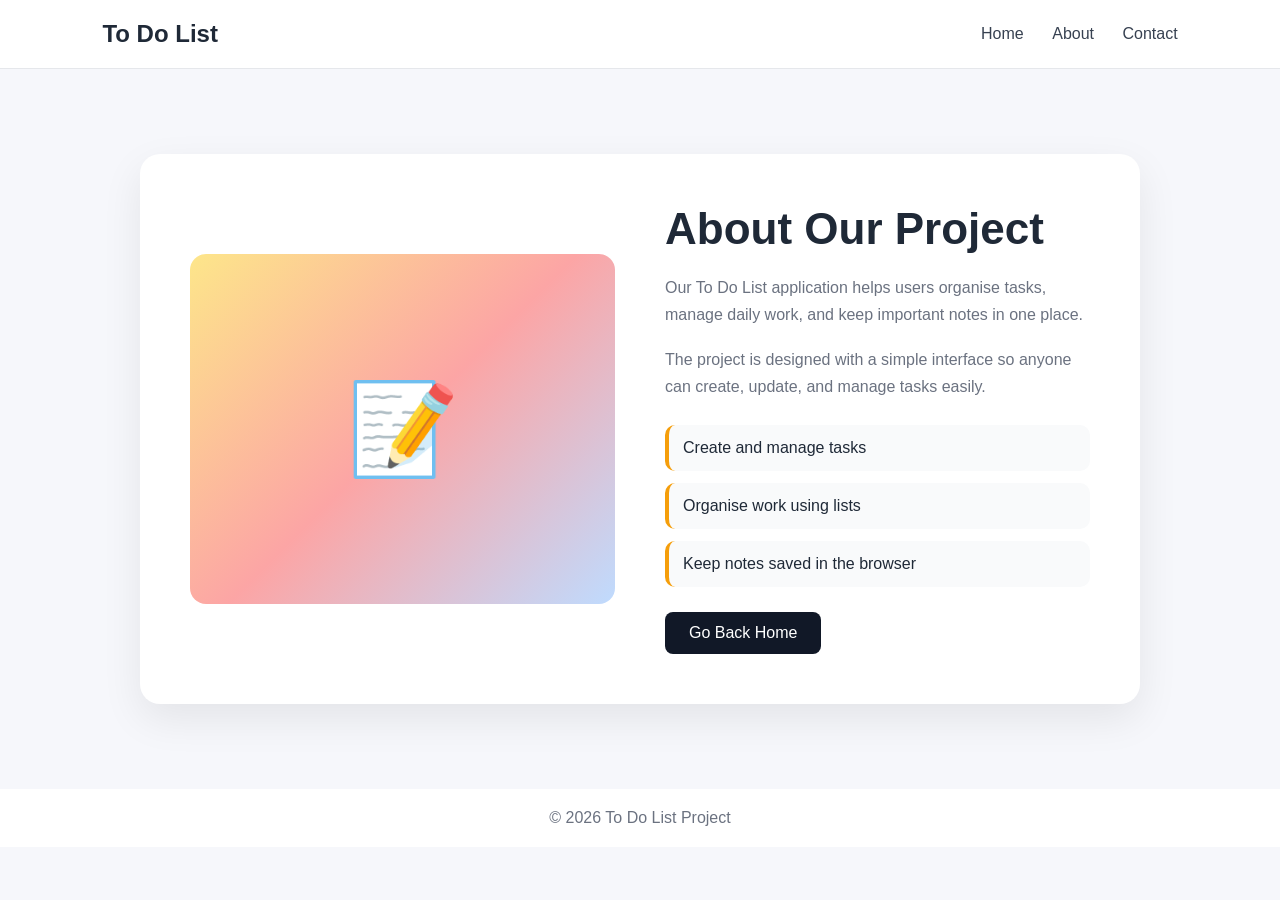
==== aboutpage.html @ 2d7e2107 "Add about page" ====
<!DOCTYPE html>
<html lang="en">
<head>
  <meta charset="UTF-8">
  <meta
    name="viewport"
    content="width=device-width, initial-scale=1.0"
  >
  <title>About Us</title>

  <style>
    * {
      margin: 0;
      padding: 0;
      box-sizing: border-box;
      font-family: Arial, sans-serif;
    }

    body {
      background: #f6f7fb;
      color: #1f2937;
    }

    .navbar {
      display: flex;
      justify-content: space-between;
      align-items: center;
      padding: 20px 8%;
      background: #ffffff;
      border-bottom: 1px solid #e5e7eb;
    }

    .logo {
      font-size: 24px;
      font-weight: bold;
    }

    .navbar a {
      text-decoration: none;
      color: #374151;
      margin-left: 24px;
    }

    .about-section {
      min-height: 80vh;
      display: flex;
      align-items: center;
      justify-content: center;
      padding: 60px 8%;
    }

    .about-container {
      max-width: 1000px;
      display: grid;
      grid-template-columns: 1fr 1fr;
      gap: 50px;
      align-items: center;
      background: #ffffff;
      padding: 50px;
      border-radius: 20px;
      box-shadow: 0 15px 40px rgba(0, 0, 0, 0.08);
    }

    .about-image {
      min-height: 350px;
      border-radius: 16px;
      background:
        linear-gradient(
          135deg,
          #fde68a,
          #fca5a5,
          #bfdbfe
        );
      display: flex;
      justify-content: center;
      align-items: center;
      font-size: 90px;
    }

    .about-content h1 {
      font-size: 44px;
      margin-bottom: 20px;
    }

    .about-content p {
      line-height: 1.7;
      color: #6b7280;
      margin-bottom: 18px;
    }

    .features {
      margin-top: 25px;
      display: grid;
      gap: 12px;
    }

    .feature {
      padding: 14px;
      background: #f9fafb;
      border-radius: 10px;
      border-left: 4px solid #f59e0b;
    }

    .button {
      display: inline-block;
      margin-top: 25px;
      padding: 12px 24px;
      background: #111827;
      color: #ffffff;
      text-decoration: none;
      border-radius: 8px;
    }

    footer {
      text-align: center;
      padding: 20px;
      background: #ffffff;
      color: #6b7280;
    }

    @media (max-width: 768px) {
      .about-container {
        grid-template-columns: 1fr;
        padding: 30px;
      }

      .about-content h1 {
        font-size: 34px;
      }

      .navbar nav {
        display: none;
      }
    }
  </style>
</head>

<body>

  <header class="navbar">
    <div class="logo">To Do List</div>

    <nav>
      <a href="index.html">Home</a>
      <a href="about.html">About</a>
      <a href="#">Contact</a>
    </nav>
  </header>

  <main class="about-section">
    <div class="about-container">

      <div class="about-image">
        📝
      </div>

      <div class="about-content">
        <h1>About Our Project</h1>

        <p>
          Our To Do List application helps users organise tasks,
          manage daily work, and keep important notes in one place.
        </p>

        <p>
          The project is designed with a simple interface so anyone
          can create, update, and manage tasks easily.
        </p>

        <div class="features">
          <div class="feature">Create and manage tasks</div>
          <div class="feature">Organise work using lists</div>
          <div class="feature">Keep notes saved in the browser</div>
        </div>

        <a href="index.html" class="button">
          Go Back Home
        </a>
      </div>

    </div>
  </main>

  <footer>
    © 2026 To Do List Project
  </footer>

</body>
</html>
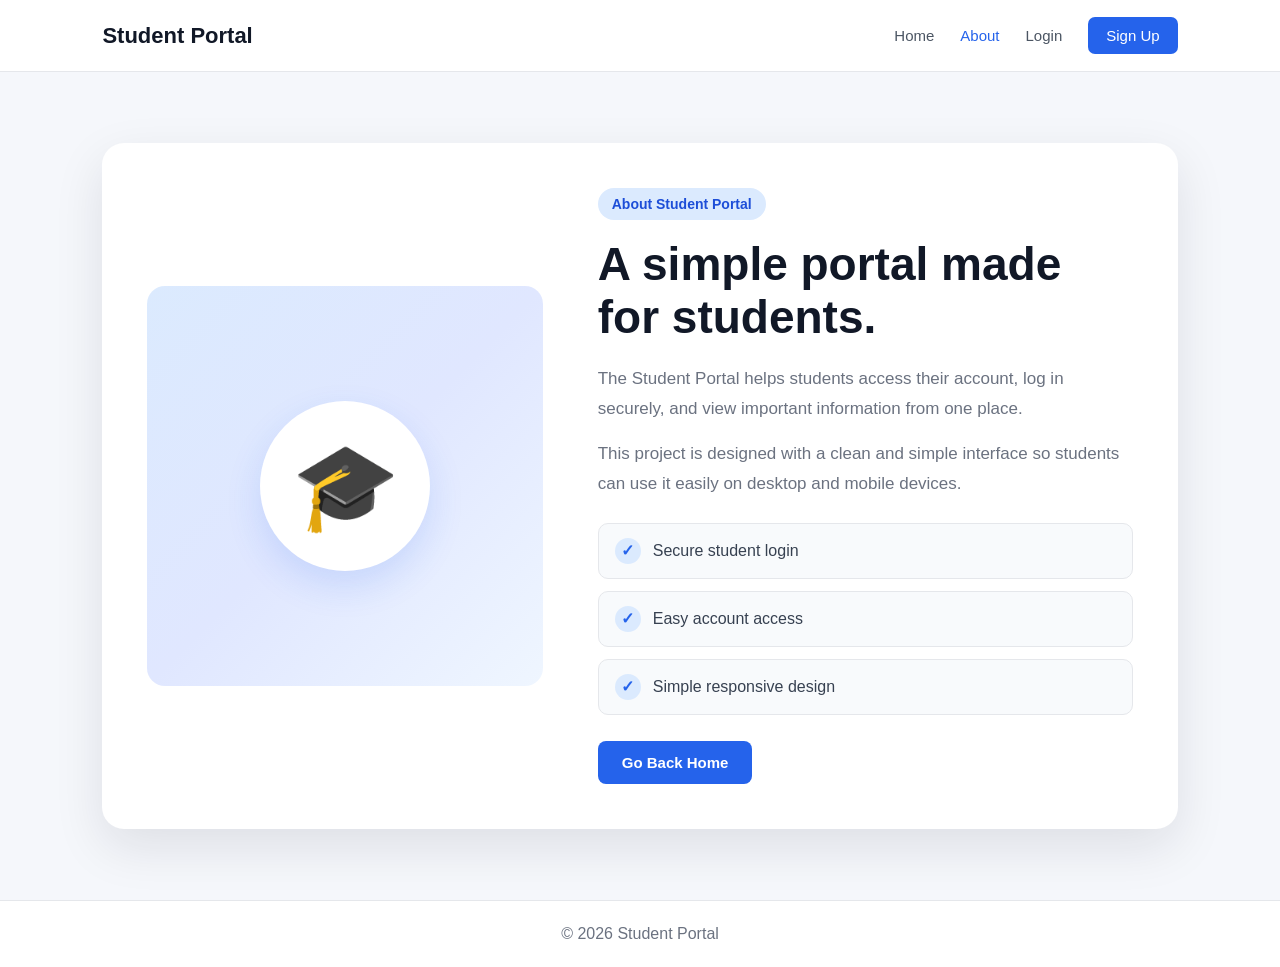
==== commit 53e21a9b: "Update home, about and login pages" ====
--- a/aboutpage.html
+++ b/aboutpage.html
@@ -1,189 +1,90 @@
 <!DOCTYPE html>
 <html lang="en">
 <head>
-  <meta charset="UTF-8">
-  <meta
-    name="viewport"
-    content="width=device-width, initial-scale=1.0"
-  >
-  <title>About Us</title>
+    <meta charset="UTF-8">
 
-  <style>
-    * {
-      margin: 0;
-      padding: 0;
-      box-sizing: border-box;
-      font-family: Arial, sans-serif;
-    }
+    <meta
+        name="viewport"
+        content="width=device-width, initial-scale=1.0"
+    >
 
-    body {
-      background: #f6f7fb;
-      color: #1f2937;
-    }
+    <title>About | Student Portal</title>
 
-    .navbar {
-      display: flex;
-      justify-content: space-between;
-      align-items: center;
-      padding: 20px 8%;
-      background: #ffffff;
-      border-bottom: 1px solid #e5e7eb;
-    }
-
-    .logo {
-      font-size: 24px;
-      font-weight: bold;
-    }
-
-    .navbar a {
-      text-decoration: none;
-      color: #374151;
-      margin-left: 24px;
-    }
-
-    .about-section {
-      min-height: 80vh;
-      display: flex;
-      align-items: center;
-      justify-content: center;
-      padding: 60px 8%;
-    }
-
-    .about-container {
-      max-width: 1000px;
-      display: grid;
-      grid-template-columns: 1fr 1fr;
-      gap: 50px;
-      align-items: center;
-      background: #ffffff;
-      padding: 50px;
-      border-radius: 20px;
-      box-shadow: 0 15px 40px rgba(0, 0, 0, 0.08);
-    }
-
-    .about-image {
-      min-height: 350px;
-      border-radius: 16px;
-      background:
-        linear-gradient(
-          135deg,
-          #fde68a,
-          #fca5a5,
-          #bfdbfe
-        );
-      display: flex;
-      justify-content: center;
-      align-items: center;
-      font-size: 90px;
-    }
-
-    .about-content h1 {
-      font-size: 44px;
-      margin-bottom: 20px;
-    }
-
-    .about-content p {
-      line-height: 1.7;
-      color: #6b7280;
-      margin-bottom: 18px;
-    }
-
-    .features {
-      margin-top: 25px;
-      display: grid;
-      gap: 12px;
-    }
-
-    .feature {
-      padding: 14px;
-      background: #f9fafb;
-      border-radius: 10px;
-      border-left: 4px solid #f59e0b;
-    }
-
-    .button {
-      display: inline-block;
-      margin-top: 25px;
-      padding: 12px 24px;
-      background: #111827;
-      color: #ffffff;
-      text-decoration: none;
-      border-radius: 8px;
-    }
-
-    footer {
-      text-align: center;
-      padding: 20px;
-      background: #ffffff;
-      color: #6b7280;
-    }
-
-    @media (max-width: 768px) {
-      .about-container {
-        grid-template-columns: 1fr;
-        padding: 30px;
-      }
-
-      .about-content h1 {
-        font-size: 34px;
-      }
-
-      .navbar nav {
-        display: none;
-      }
-    }
-  </style>
+    <link rel="stylesheet" href="style.css">
+     <link rel="stylesheet" href="aboutpage.css">
 </head>
 
 <body>
 
-  <header class="navbar">
-    <div class="logo">To Do List</div>
+    <header class="navbar">
+        <a href="home.html" class="logo">
+            Student Portal
+        </a>
 
-    <nav>
-      <a href="index.html">Home</a>
-      <a href="about.html">About</a>
-      <a href="#">Contact</a>
-    </nav>
-  </header>
+        <nav class="nav-links">
+            <a href="home.html">Home</a>
+            <a href="aboutpage.html" class="active">About</a>
+            <a href="login.html">Login</a>
+            <a href="signup.html" class="signup-link">
+                Sign Up
+            </a>
+        </nav>
+    </header>
 
-  <main class="about-section">
+    <main class="about-page">
     <div class="about-container">
 
-      <div class="about-image">
-        📝
-      </div>
-
-      <div class="about-content">
-        <h1>About Our Project</h1>
-
-        <p>
-          Our To Do List application helps users organise tasks,
-          manage daily work, and keep important notes in one place.
-        </p>
-
-        <p>
-          The project is designed with a simple interface so anyone
-          can create, update, and manage tasks easily.
-        </p>
-
-        <div class="features">
-          <div class="feature">Create and manage tasks</div>
-          <div class="feature">Organise work using lists</div>
-          <div class="feature">Keep notes saved in the browser</div>
+        <div class="about-image">
+            <div class="about-illustration">🎓</div>
         </div>
 
-        <a href="index.html" class="button">
-          Go Back Home
-        </a>
-      </div>
+        <div class="about-content">
+            <span class="about-label">
+                About Student Portal
+            </span>
+
+            <h1>
+                A simple portal made for students.
+            </h1>
+
+            <p>
+                The Student Portal helps students access their account,
+                log in securely, and view important information from one place.
+            </p>
+
+            <p>
+                This project is designed with a clean and simple interface
+                so students can use it easily on desktop and mobile devices.
+            </p>
+
+            <div class="about-features">
+                <div class="about-feature">
+                    <span>✓</span>
+                    Secure student login
+                </div>
+
+                <div class="about-feature">
+                    <span>✓</span>
+                    Easy account access
+                </div>
+
+                <div class="about-feature">
+                    <span>✓</span>
+                    Simple responsive design
+                </div>
+            </div>
+
+            <a href="home.html" class="primary-button about-button">
+                Go Back Home
+            </a>
+        </div>
 
     </div>
-  </main>
+</main>
 
-  <footer>
-    © 2026 To Do List Project
-  </footer>
+    <footer>
+        <p>© 2026 Student Portal</p>
+    </footer>
 
 </body>
 </html>
--- a/style.css
+++ b/style.css
@@ -0,0 +1,356 @@
+* {
+    margin: 0;
+    padding: 0;
+    box-sizing: border-box;
+    font-family: Arial, sans-serif;
+}
+
+body {
+    background: #f5f7fb;
+    color: #1f2937;
+}
+
+a {
+    text-decoration: none;
+}
+
+/* Navbar */
+
+.navbar {
+    width: 100%;
+    min-height: 72px;
+    padding: 16px 8%;
+    display: flex;
+    align-items: center;
+    justify-content: space-between;
+    background: #ffffff;
+    border-bottom: 1px solid #e5e7eb;
+}
+
+.logo {
+    color: #111827;
+    font-size: 22px;
+    font-weight: 700;
+}
+
+.nav-links {
+    display: flex;
+    align-items: center;
+    gap: 26px;
+}
+
+.nav-links a {
+    color: #4b5563;
+    font-size: 15px;
+    font-weight: 500;
+}
+
+.nav-links a:hover,
+.nav-links .active {
+    color: #2563eb;
+}
+
+.signup-link {
+    padding: 10px 18px;
+    background: #2563eb;
+    color: #ffffff !important;
+    border-radius: 7px;
+}
+
+/* Home page */
+
+.home-page {
+    min-height: calc(100vh - 72px);
+    padding: 70px 8%;
+    display: grid;
+    grid-template-columns: 1.1fr 0.9fr;
+    gap: 60px;
+    align-items: center;
+}
+
+.home-content {
+    max-width: 650px;
+}
+
+.home-label {
+    display: inline-block;
+    margin-bottom: 20px;
+    padding: 8px 14px;
+    background: #dbeafe;
+    color: #1d4ed8;
+    border-radius: 30px;
+    font-size: 14px;
+    font-weight: 600;
+}
+
+.home-content h1 {
+    margin-bottom: 22px;
+    color: #111827;
+    font-size: 54px;
+    line-height: 1.12;
+}
+
+.home-content p {
+    margin-bottom: 30px;
+    color: #6b7280;
+    font-size: 18px;
+    line-height: 1.7;
+}
+
+.home-buttons {
+    display: flex;
+    gap: 14px;
+}
+
+.primary-button,
+.secondary-button {
+    display: inline-block;
+    padding: 13px 24px;
+    border-radius: 8px;
+    font-size: 15px;
+    font-weight: 600;
+}
+
+.primary-button {
+    background: #2563eb;
+    color: #ffffff;
+}
+
+.primary-button:hover {
+    background: #1d4ed8;
+}
+
+.secondary-button {
+    background: #ffffff;
+    color: #111827;
+    border: 1px solid #d1d5db;
+}
+
+.secondary-button:hover {
+    background: #f3f4f6;
+}
+
+/* Portal card */
+
+.portal-card {
+    padding: 30px;
+    background: #ffffff;
+    border-radius: 18px;
+    box-shadow: 0 18px 50px rgba(15, 23, 42, 0.1);
+}
+
+.portal-card h2 {
+    margin-bottom: 24px;
+    color: #111827;
+    font-size: 26px;
+}
+
+.portal-item {
+    margin-bottom: 14px;
+    padding: 18px;
+    display: flex;
+    align-items: center;
+    gap: 16px;
+    background: #f8fafc;
+    border-radius: 12px;
+}
+
+.portal-item span {
+    width: 42px;
+    height: 42px;
+    display: flex;
+    justify-content: center;
+    align-items: center;
+    flex-shrink: 0;
+    background: #dbeafe;
+    color: #2563eb;
+    border-radius: 10px;
+    font-weight: 700;
+}
+
+.portal-item h3 {
+    margin-bottom: 5px;
+    font-size: 17px;
+}
+
+.portal-item p {
+    color: #6b7280;
+    font-size: 14px;
+}
+
+/* Information section */
+
+.info-section {
+    padding: 25px 8% 80px;
+    display: grid;
+    grid-template-columns: repeat(3, 1fr);
+    gap: 24px;
+}
+
+.info-card {
+    padding: 28px;
+    background: #ffffff;
+    border: 1px solid #e5e7eb;
+    border-radius: 14px;
+}
+
+.info-card h3 {
+    margin-bottom: 10px;
+    color: #111827;
+    font-size: 20px;
+}
+
+.info-card p {
+    color: #6b7280;
+    line-height: 1.6;
+}
+
+/* Login page */
+
+.login-page {
+    min-height: calc(100vh - 72px);
+    padding: 40px 20px;
+    display: flex;
+    justify-content: center;
+    align-items: center;
+}
+
+.login-container {
+    width: 370px;
+    padding: 32px;
+    background: #ffffff;
+    border-radius: 12px;
+    box-shadow: 0 12px 35px rgba(15, 23, 42, 0.12);
+    text-align: center;
+}
+
+.login-container h2 {
+    margin-bottom: 20px;
+    color: #111827;
+}
+
+.login-container input {
+    width: 100%;
+    padding: 12px;
+    margin: 9px 0;
+    border: 1px solid #d1d5db;
+    border-radius: 7px;
+    outline: none;
+}
+
+.login-container input:focus {
+    border-color: #2563eb;
+}
+
+.login-container button {
+    width: 100%;
+    margin-top: 10px;
+    padding: 12px;
+    background: #2563eb;
+    color: #ffffff;
+    border: none;
+    border-radius: 7px;
+    cursor: pointer;
+    font-size: 16px;
+}
+
+.login-container button:hover {
+    background: #1d4ed8;
+}
+
+.login-container p {
+    margin-top: 16px;
+    color: #6b7280;
+}
+
+.login-container a {
+    color: #2563eb;
+}
+
+/* About page */
+
+.about-page {
+    min-height: calc(100vh - 72px);
+    padding: 70px 8%;
+    display: flex;
+    justify-content: center;
+    align-items: center;
+}
+
+.about-container {
+    max-width: 900px;
+    padding: 45px;
+    background: #ffffff;
+    border-radius: 16px;
+    box-shadow: 0 16px 45px rgba(15, 23, 42, 0.1);
+}
+
+.about-container h1 {
+    margin-bottom: 20px;
+    color: #111827;
+    font-size: 42px;
+}
+
+.about-container p {
+    margin-bottom: 16px;
+    color: #6b7280;
+    font-size: 17px;
+    line-height: 1.8;
+}
+
+/* Footer */
+
+footer {
+    padding: 24px;
+    background: #ffffff;
+    border-top: 1px solid #e5e7eb;
+    text-align: center;
+    color: #6b7280;
+}
+
+/* Responsive */
+
+@media (max-width: 850px) {
+    .home-page {
+        grid-template-columns: 1fr;
+        gap: 40px;
+    }
+
+    .home-content h1 {
+        font-size: 42px;
+    }
+
+    .info-section {
+        grid-template-columns: 1fr;
+    }
+}
+
+@media (max-width: 600px) {
+    .navbar {
+        flex-direction: column;
+        gap: 15px;
+    }
+
+    .nav-links {
+        flex-wrap: wrap;
+        justify-content: center;
+        gap: 15px;
+    }
+
+    .home-page {
+        padding: 50px 5%;
+    }
+
+    .home-content h1 {
+        font-size: 34px;
+    }
+
+    .home-buttons {
+        flex-direction: column;
+    }
+
+    .primary-button,
+    .secondary-button {
+        text-align: center;
+    }
+}
--- a/aboutpage.css
+++ b/aboutpage.css
@@ -0,0 +1,138 @@
+/* About page */
+
+.about-page {
+    min-height: calc(100vh - 72px);
+    padding: 60px 8%;
+    display: flex;
+    justify-content: center;
+    align-items: center;
+}
+
+.about-container {
+    width: 100%;
+    max-width: 1100px;
+    display: grid;
+    grid-template-columns: 0.85fr 1.15fr;
+    gap: 55px;
+    align-items: center;
+    padding: 45px;
+    background: #ffffff;
+    border-radius: 22px;
+    box-shadow: 0 18px 50px rgba(15, 23, 42, 0.1);
+}
+
+.about-image {
+    min-height: 400px;
+    display: flex;
+    justify-content: center;
+    align-items: center;
+    border-radius: 18px;
+    background: linear-gradient(
+        135deg,
+        #dbeafe 0%,
+        #e0e7ff 50%,
+        #eff6ff 100%
+    );
+}
+
+.about-illustration {
+    width: 170px;
+    height: 170px;
+    display: flex;
+    justify-content: center;
+    align-items: center;
+    background: #ffffff;
+    border-radius: 50%;
+    font-size: 86px;
+    box-shadow: 0 15px 35px rgba(37, 99, 235, 0.15);
+}
+
+.about-label {
+    display: inline-block;
+    margin-bottom: 18px;
+    padding: 8px 14px;
+    background: #dbeafe;
+    color: #1d4ed8;
+    border-radius: 30px;
+    font-size: 14px;
+    font-weight: 600;
+}
+
+.about-content h1 {
+    margin-bottom: 20px;
+    color: #111827;
+    font-size: 46px;
+    line-height: 1.15;
+}
+
+.about-content p {
+    margin-bottom: 16px;
+    color: #6b7280;
+    font-size: 17px;
+    line-height: 1.75;
+}
+
+.about-features {
+    margin-top: 24px;
+    display: grid;
+    gap: 12px;
+}
+
+.about-feature {
+    padding: 14px 16px;
+    display: flex;
+    align-items: center;
+    gap: 12px;
+    background: #f8fafc;
+    border: 1px solid #e5e7eb;
+    border-radius: 10px;
+    color: #374151;
+    font-weight: 500;
+}
+
+.about-feature span {
+    width: 26px;
+    height: 26px;
+    display: flex;
+    justify-content: center;
+    align-items: center;
+    flex-shrink: 0;
+    background: #dbeafe;
+    color: #2563eb;
+    border-radius: 50%;
+    font-weight: bold;
+}
+
+.about-button {
+    margin-top: 26px;
+}
+
+@media (max-width: 850px) {
+    .about-container {
+        grid-template-columns: 1fr;
+        gap: 35px;
+        padding: 30px;
+    }
+
+    .about-image {
+        min-height: 280px;
+    }
+
+    .about-content h1 {
+        font-size: 36px;
+    }
+}
+
+@media (max-width: 500px) {
+    .about-page {
+        padding: 35px 5%;
+    }
+
+    .about-container {
+        padding: 22px;
+    }
+
+    .about-content h1 {
+        font-size: 31px;
+    }
+}
